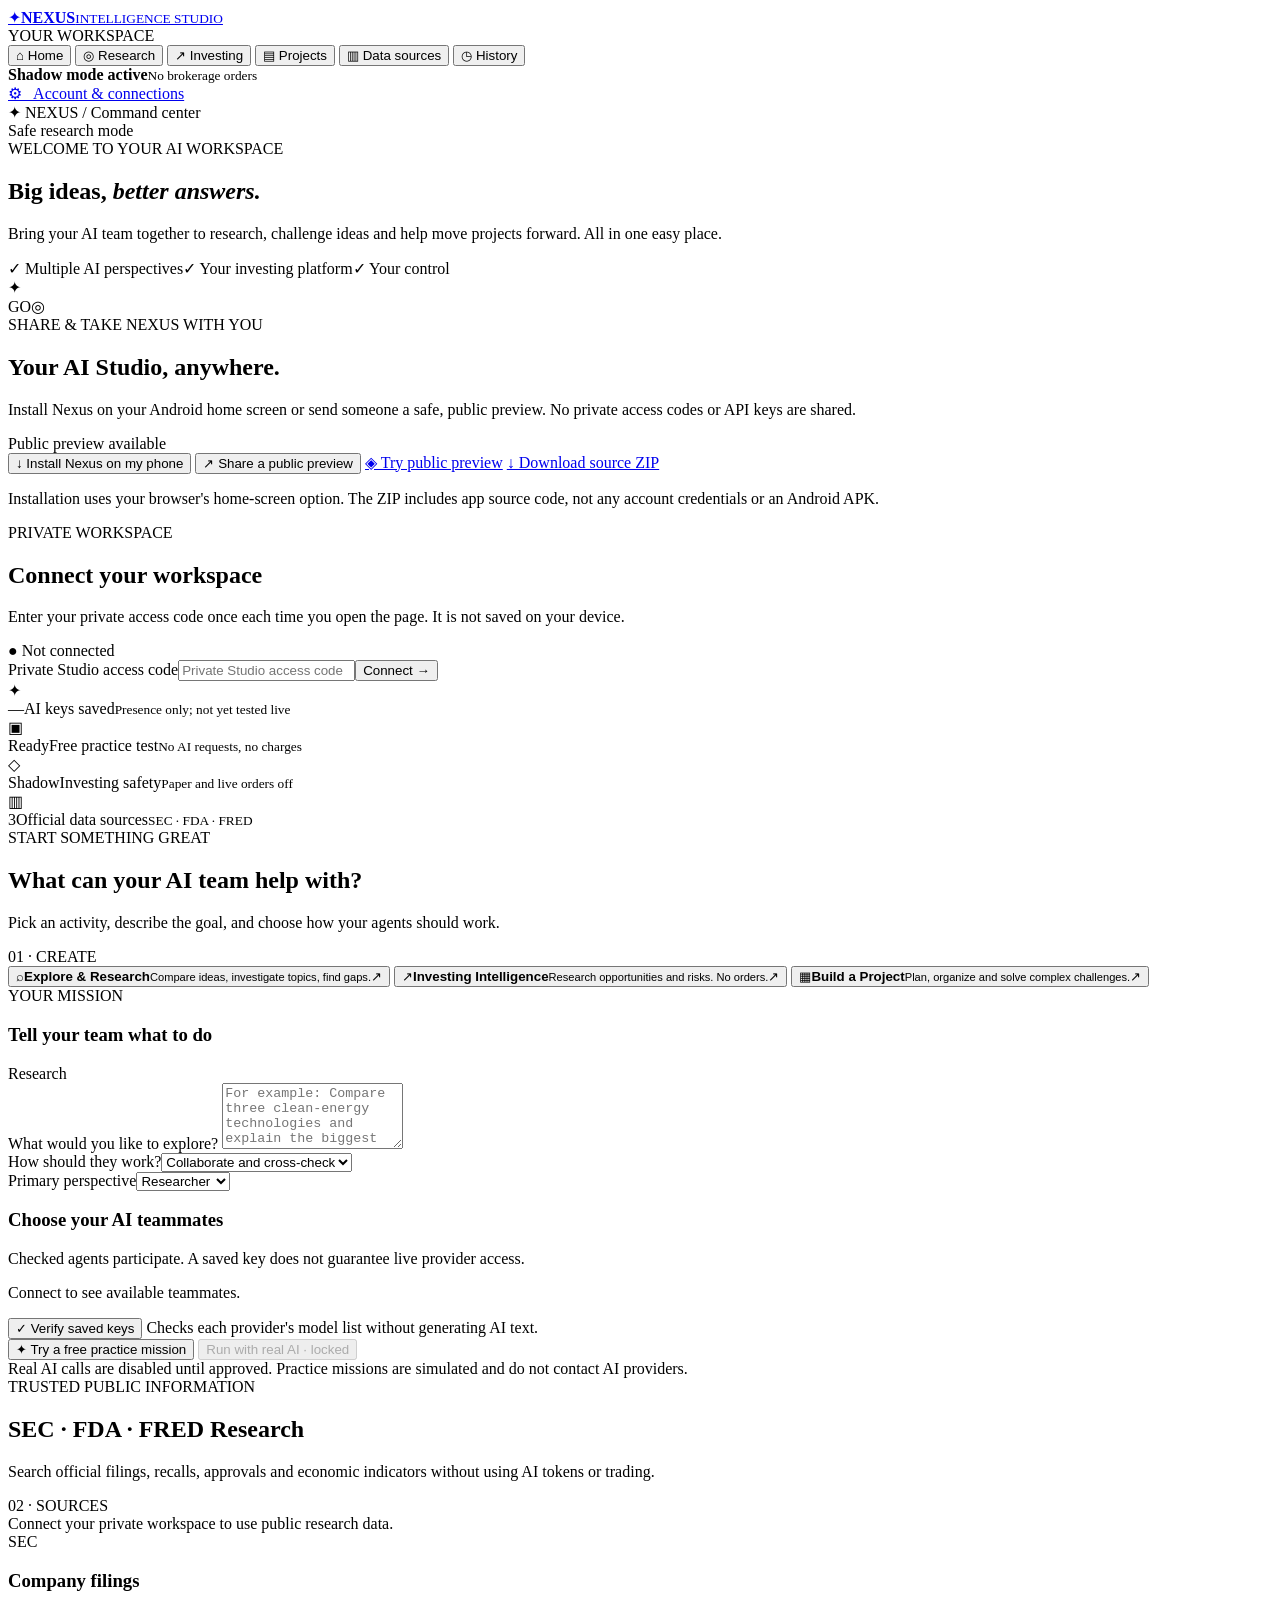
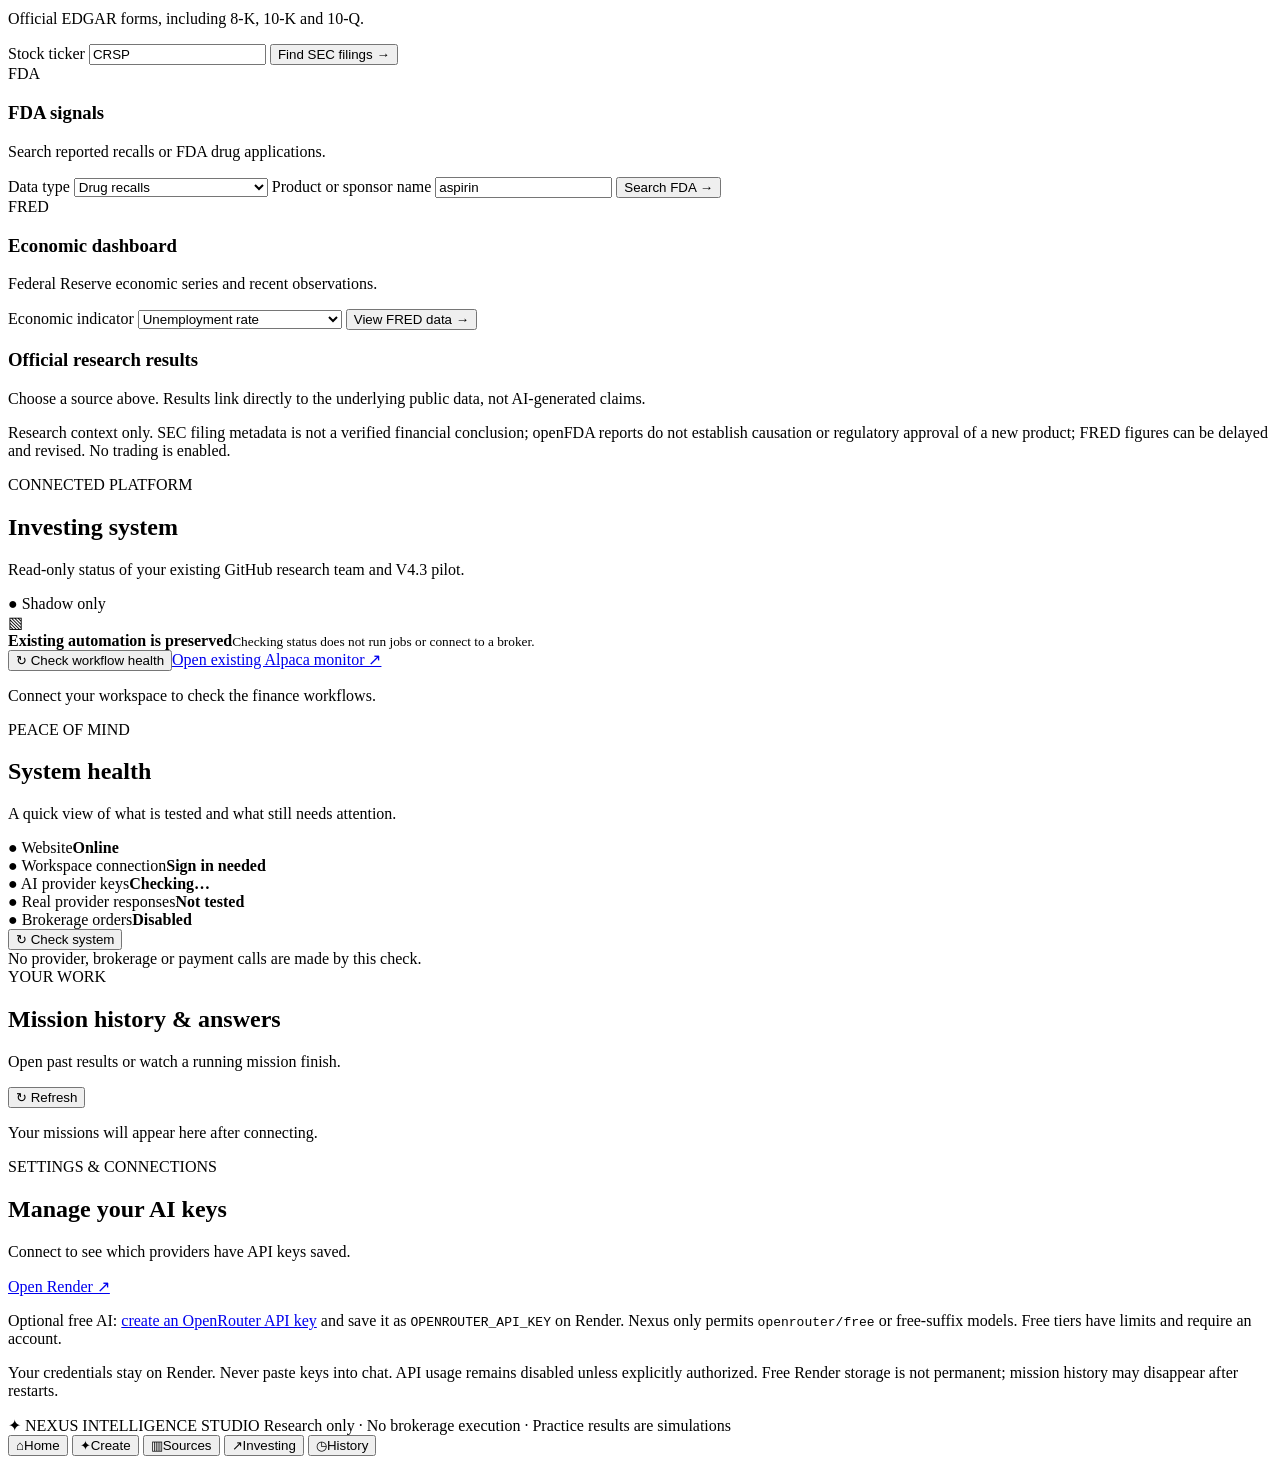
==== ai_studio/templates/index.html @ f8799608 "Use standard PNG home-screen icon for Apple and Android install: ai_studio/templates/index.html" ====
<!doctype html>
<html lang="en">
<head>
<meta charset="utf-8">
<meta name="viewport" content="width=device-width, initial-scale=1">
<meta name="theme-color" content="#0b1324">
<meta name="apple-mobile-web-app-capable" content="yes">
<meta name="apple-mobile-web-app-title" content="Nexus AI">
<link rel="icon" href="/static/nexus-icon.svg" type="image/svg+xml">
<link rel="apple-touch-icon" href="/static/nexus-icon-192.png">
<link rel="manifest" href="/static/manifest.webmanifest">
<meta name="description" content="Your private AI workspace for research, project work and read-only investment intelligence.">
<title>Nexus | Your AI workspace</title>
<link rel="stylesheet" href="/static/style.css">
<script defer src="/static/app.js"></script>
<script defer src="/static/install.js"></script>
</head>
<body>
<div class="layout">
  <aside class="sidebar" aria-label="Workspace navigation">
    <a href="#home" class="brand" aria-label="Nexus AI home"><span class="brand-icon">✦</span><span><strong>NEXUS</strong><small>INTELLIGENCE STUDIO</small></span></a>
    <div class="nav-label">YOUR WORKSPACE</div>
    <nav class="main-nav" aria-label="Sections">
      <button id="nav-command" type="button" class="nav active"><span class="nav-symbol">⌂</span> Home</button>
      <button id="nav-research" type="button" class="nav"><span class="nav-symbol">◎</span> Research</button>
      <button id="nav-investment" type="button" class="nav"><span class="nav-symbol">↗</span> Investing</button>
      <button id="nav-project" type="button" class="nav"><span class="nav-symbol">▤</span> Projects</button>
      <button id="nav-sources" type="button" class="nav"><span class="nav-symbol">▥</span> Data sources</button>
      <button id="nav-history" type="button" class="nav"><span class="nav-symbol">◷</span> History</button>
    </nav>
    <div class="sidebar-bottom">
      <div class="safety-note"><span class="dot aqua"></span><div><strong>Shadow mode active</strong><small>No brokerage orders</small></div></div>
      <a href="#settings" class="side-settings">⚙ &nbsp; Account &amp; connections</a>
    </div>
  </aside>

  <main id="home" class="content">
    <header class="topbar">
      <div class="crumb"><span class="brand-inline">✦ NEXUS</span> <span class="slash">/</span> Command center</div>
      <div class="top-status"><span class="dot aqua"></span> Safe research mode</div>
    </header>

    <section class="welcome" aria-labelledby="welcome-title">
      <div class="welcome-copy">
        <div class="eyebrow light">WELCOME TO YOUR AI WORKSPACE</div>
        <h1 id="welcome-title">Big ideas, <em>better answers.</em></h1>
        <p>Bring your AI team together to research, challenge ideas and help move projects forward. All in one easy place.</p>
        <div class="welcome-checks"><span>✓ Multiple AI perspectives</span><span>✓ Your investing platform</span><span>✓ Your control</span></div>
      </div>
      <div class="hero-orbit" aria-hidden="true"><div class="orbit o1"></div><div class="orbit o2"></div><div class="hero-core">✦</div><span class="orb a">G</span><span class="orb b">O</span><span class="orb c">◎</span></div>
    </section>

    <section id="share-panel" class="share-install card" aria-labelledby="share-title">
      <div class="section-head">
        <div><span class="eyebrow">SHARE &amp; TAKE NEXUS WITH YOU</span>
          <h2 id="share-title">Your AI Studio, anywhere.</h2>
          <p>Install Nexus on your Android home screen or send someone a safe, public preview. No private access codes or API keys are shared.</p>
        </div>
        <span class="status-pill safe">Public preview available</span>
      </div>
      <div class="share-actions">
        <button id="install-nexus" type="button" class="btn primary">↓ Install Nexus on my phone</button>
        <button id="share-nexus" type="button" class="btn secondary">↗ Share a public preview</button>
        <a href="/demo" class="btn secondary">◈ Try public preview</a>
        <a href="/download" class="btn secondary">↓ Download source ZIP</a>
      </div>
      <p id="share-status" class="share-hint" role="status" aria-live="polite">
        Installation uses your browser's home-screen option. The ZIP includes app source code, not any account credentials or an Android APK.
      </p>
    </section>

    <section id="settings" class="access card" aria-label="Workspace access">
      <div class="section-head">
        <div><div class="eyebrow">PRIVATE WORKSPACE</div><h2>Connect your workspace</h2><p id="access-caption">Enter your private access code once each time you open the page. It is not saved on your device.</p></div>
        <span id="access-state" class="status-pill neutral">● Not connected</span>
      </div>
      <div class="access-form"><label class="sr-only" for="token">Private Studio access code</label><input id="token" type="password" placeholder="Private Studio access code" autocomplete="off"><button id="connect" class="btn primary" type="button">Connect <span aria-hidden="true">→</span></button></div>
      <div id="feedback" class="feedback" role="status" aria-live="polite"></div>
    </section>

    <section class="overview-cards" aria-label="Platform status">
      <article class="mini-card"><div class="mini-icon cyan">✦</div><div><span class="metric" id="count">—</span><span class="metric-label">AI keys saved</span><small>Presence only; not yet tested live</small></div></article>
      <article class="mini-card"><div class="mini-icon violet">▣</div><div><span class="metric" id="practice-state">Ready</span><span class="metric-label">Free practice test</span><small>No AI requests, no charges</small></div></article>
      <article class="mini-card"><div class="mini-icon amber">◇</div><div><span class="metric">Shadow</span><span class="metric-label">Investing safety</span><small>Paper and live orders off</small></div></article>
      <article class="mini-card"><div class="mini-icon cyan">▥</div><div><span class="metric">3</span><span class="metric-label">Official data sources</span><small>SEC · FDA · FRED</small></div></article>
    </section>

    <section id="mission" class="workspace-section">
      <div class="heading-row"><div><div class="eyebrow">START SOMETHING GREAT</div><h2>What can your AI team help with?</h2><p>Pick an activity, describe the goal, and choose how your agents should work.</p></div><span class="small-tag">01 · CREATE</span></div>
      <div class="workflow-tiles" role="group" aria-label="Choose mission type">
        <button class="tile selected" data-workflow="research" type="button"><span class="tile-art blue">⌕</span><strong>Explore &amp; Research</strong><small>Compare ideas, investigate topics, find gaps.</small><span class="tile-arrow">↗</span></button>
        <button class="tile" data-workflow="investment" type="button"><span class="tile-art green">↗</span><strong>Investing Intelligence</strong><small>Research opportunities and risks. No orders.</small><span class="tile-arrow">↗</span></button>
        <button class="tile" data-workflow="project" type="button"><span class="tile-art purple">▦</span><strong>Build a Project</strong><small>Plan, organize and solve complex challenges.</small><span class="tile-arrow">↗</span></button>
      </div>

      <div class="composer card">
        <div class="section-head"><div><div class="eyebrow">YOUR MISSION</div><h3>Tell your team what to do</h3></div><span id="workflow-tag" class="status-pill neutral">Research</span></div>
        <label class="field-label" for="topic">What would you like to explore?</label>
        <textarea id="topic" maxlength="5000" placeholder="For example: Compare three clean-energy technologies and explain the biggest risks and opportunities…" rows="4"></textarea>
        <div class="form-pair">
          <div><label class="field-label" for="mode">How should they work?</label><select id="mode"><option value="team">Collaborate and cross-check</option><option value="independent">Give independent answers</option></select></div>
          <div><label class="field-label" for="role">Primary perspective</label><select id="role"><option>Researcher</option><option>Skeptic</option><option>Engineer</option><option>Risk Auditor</option><option>Synthesizer</option></select></div>
        </div>
        <div class="separator"></div>
        <div class="section-head compact"><div><h3>Choose your AI teammates</h3><p>Checked agents participate. A saved key does not guarantee live provider access.</p></div></div>
        <div id="providers" class="providers"><p class="placeholder">Connect to see available teammates.</p></div>
        <div class="key-test">
          <button id="verify-keys" class="btn secondary small" type="button">✓ Verify saved keys</button>
          <span>Checks each provider's model list without generating AI text.</span>
        </div>
        <div id="verify-results" class="verify-results" role="status" aria-live="polite"></div>
        <div class="mission-actions">
          <button id="practice" type="button" class="btn primary wide">✦ Try a free practice mission</button>
          <button id="launch" type="button" class="btn secondary wide" disabled>Run with real AI · locked</button>
        </div>
        <div id="usage" class="notice" role="status">Real AI calls are disabled until approved. Practice missions are simulated and do not contact AI providers.</div>
      </div>
    </section>


    <section id="data-hub" class="workspace-section source-hub">
      <div class="heading-row">
        <div><div class="eyebrow">TRUSTED PUBLIC INFORMATION</div><h2>SEC · FDA · FRED Research</h2>
          <p>Search official filings, recalls, approvals and economic indicators without using AI tokens or trading.</p></div>
        <span class="small-tag">02 · SOURCES</span>
      </div>
      <div id="source-status" class="source-status">Connect your private workspace to use public research data.</div>
      <div class="source-tools">
        <form id="sec-form" class="source-tool card">
          <div class="source-icon sec-icon">SEC</div>
          <h3>Company filings</h3><p>Official EDGAR forms, including 8-K, 10-K and 10-Q.</p>
          <label class="field-label" for="sec-ticker">Stock ticker</label>
          <input id="sec-ticker" maxlength="8" value="CRSP" placeholder="e.g. CRSP" required>
          <button class="btn primary" type="submit">Find SEC filings →</button>
        </form>
        <form id="fda-form" class="source-tool card">
          <div class="source-icon fda-icon">FDA</div>
          <h3>FDA signals</h3><p>Search reported recalls or FDA drug applications.</p>
          <label class="field-label" for="fda-dataset">Data type</label>
          <select id="fda-dataset">
            <option value="drug_recalls">Drug recalls</option>
            <option value="device_recalls">Device recalls</option>
            <option value="drug_approvals">Drug applications / approvals</option>
          </select>
          <label class="field-label" for="fda-query">Product or sponsor name</label>
          <input id="fda-query" maxlength="60" value="aspirin" placeholder="e.g. aspirin" required>
          <button class="btn primary" type="submit">Search FDA →</button>
        </form>
        <form id="fred-form" class="source-tool card">
          <div class="source-icon fred-icon">FRED</div>
          <h3>Economic dashboard</h3><p>Federal Reserve economic series and recent observations.</p>
          <label class="field-label" for="fred-series">Economic indicator</label>
          <select id="fred-series">
            <option value="UNRATE">Unemployment rate</option>
            <option value="CPIAUCSL">Inflation (CPI)</option>
            <option value="FEDFUNDS">Federal funds rate</option>
            <option value="DGS10">10-year Treasury yield</option>
            <option value="GDP">US GDP</option>
            <option value="PAYEMS">Nonfarm payrolls</option>
            <option value="PCEPI">Personal consumption inflation</option>
            <option value="INDPRO">Industrial production</option>
          </select>
          <button class="btn primary" type="submit">View FRED data →</button>
        </form>
      </div>
      <div class="source-results card" id="source-results" role="status" aria-live="polite">
        <h3>Official research results</h3>
        <p class="placeholder">Choose a source above. Results link directly to the underlying public data, not AI-generated claims.</p>
      </div>
      <p class="source-disclaimer">Research context only. SEC filing metadata is not a verified financial conclusion;
      openFDA reports do not establish causation or regulatory approval of a new product;
      FRED figures can be delayed and revised. No trading is enabled.</p>
    </section>

    <div class="lower-grid">
      <section id="finance-workflows" class="card finance-panel">
        <div class="section-head"><div><div class="eyebrow">CONNECTED PLATFORM</div><h2>Investing system</h2><p>Read-only status of your existing GitHub research team and V4.3 pilot.</p></div><span class="status-pill safe">● Shadow only</span></div>
        <div class="finance-summary"><span class="finance-icon">▧</span><div><strong>Existing automation is preserved</strong><small>Checking status does not run jobs or connect to a broker.</small></div></div>
        <button id="check-finance" type="button" class="btn secondary">↻ Check workflow health</button><a class="btn secondary" href="https://alpaca-paper-monitor-zgv9.onrender.com" target="_blank" rel="noopener noreferrer">Open existing Alpaca monitor ↗</a>
        <div id="finance-status" class="finance-status"><p class="placeholder">Connect your workspace to check the finance workflows.</p></div>
      </section>

      <section id="diagnostics" class="card diagnostics">
        <div class="section-head"><div><div class="eyebrow">PEACE OF MIND</div><h2>System health</h2><p>A quick view of what is tested and what still needs attention.</p></div></div>
        <div class="health-list" id="health-list">
          <div><span>● Website</span><strong>Online</strong></div>
          <div><span>● Workspace connection</span><strong id="health-auth">Sign in needed</strong></div>
          <div><span>● AI provider keys</span><strong id="health-keys">Checking…</strong></div>
          <div><span>● Real provider responses</span><strong id="health-live">Not tested</strong></div>
          <div><span>● Brokerage orders</span><strong>Disabled</strong></div>
        </div>
        <button id="run-health" type="button" class="btn secondary">↻ Check system</button>
        <div id="health-note" class="muted-note">No provider, brokerage or payment calls are made by this check.</div>
      </section>
    </div>

    <section id="history-panel" class="card archive">
      <div class="section-head"><div><div class="eyebrow">YOUR WORK</div><h2>Mission history &amp; answers</h2><p>Open past results or watch a running mission finish.</p></div><button class="btn secondary small" id="reload" type="button">↻ Refresh</button></div>
      <div id="history" class="history-list"><p class="placeholder">Your missions will appear here after connecting.</p></div>
      <div id="output" aria-live="polite"></div>
    </section>

    <section class="settings-tip card" aria-label="Provider setup">
      <div class="section-head"><div><div class="eyebrow">SETTINGS &amp; CONNECTIONS</div><h2>Manage your AI keys</h2><p id="provider-guidance">Connect to see which providers have API keys saved.</p></div><a class="btn secondary small" href="https://dashboard.render.com/web/srv-dbaedtbncjis73d8hm60" target="_blank" rel="noopener noreferrer">Open Render ↗</a></div>
      <div id="missing-keys" class="missing-keys"></div>
      <p class="muted-note">Optional free AI: <a href="https://openrouter.ai/settings/keys" target="_blank" rel="noopener noreferrer">create an OpenRouter API key</a> and save it as <code>OPENROUTER_API_KEY</code> on Render. Nexus only permits <code>openrouter/free</code> or free-suffix models. Free tiers have limits and require an account.</p>
      <p class="muted-note">Your credentials stay on Render. Never paste keys into chat. API usage remains disabled unless explicitly authorized. Free Render storage is not permanent; mission history may disappear after restarts.</p>
    </section>

    <footer class="footer">✦ NEXUS INTELLIGENCE STUDIO <span>Research only · No brokerage execution · Practice results are simulations</span></footer>
  </main>
</div>
<nav class="mobile-bar" aria-label="Mobile navigation">
  <button type="button" data-jump="home" class="mob-active"><span>⌂</span>Home</button>
  <button type="button" data-jump="mission"><span>✦</span>Create</button>
  <button type="button" data-jump="data-hub"><span>▥</span>Sources</button>
  <button type="button" data-jump="finance-workflows"><span>↗</span>Investing</button>
  <button type="button" data-jump="history-panel"><span>◷</span>History</button>
</nav>
</body>
</html>
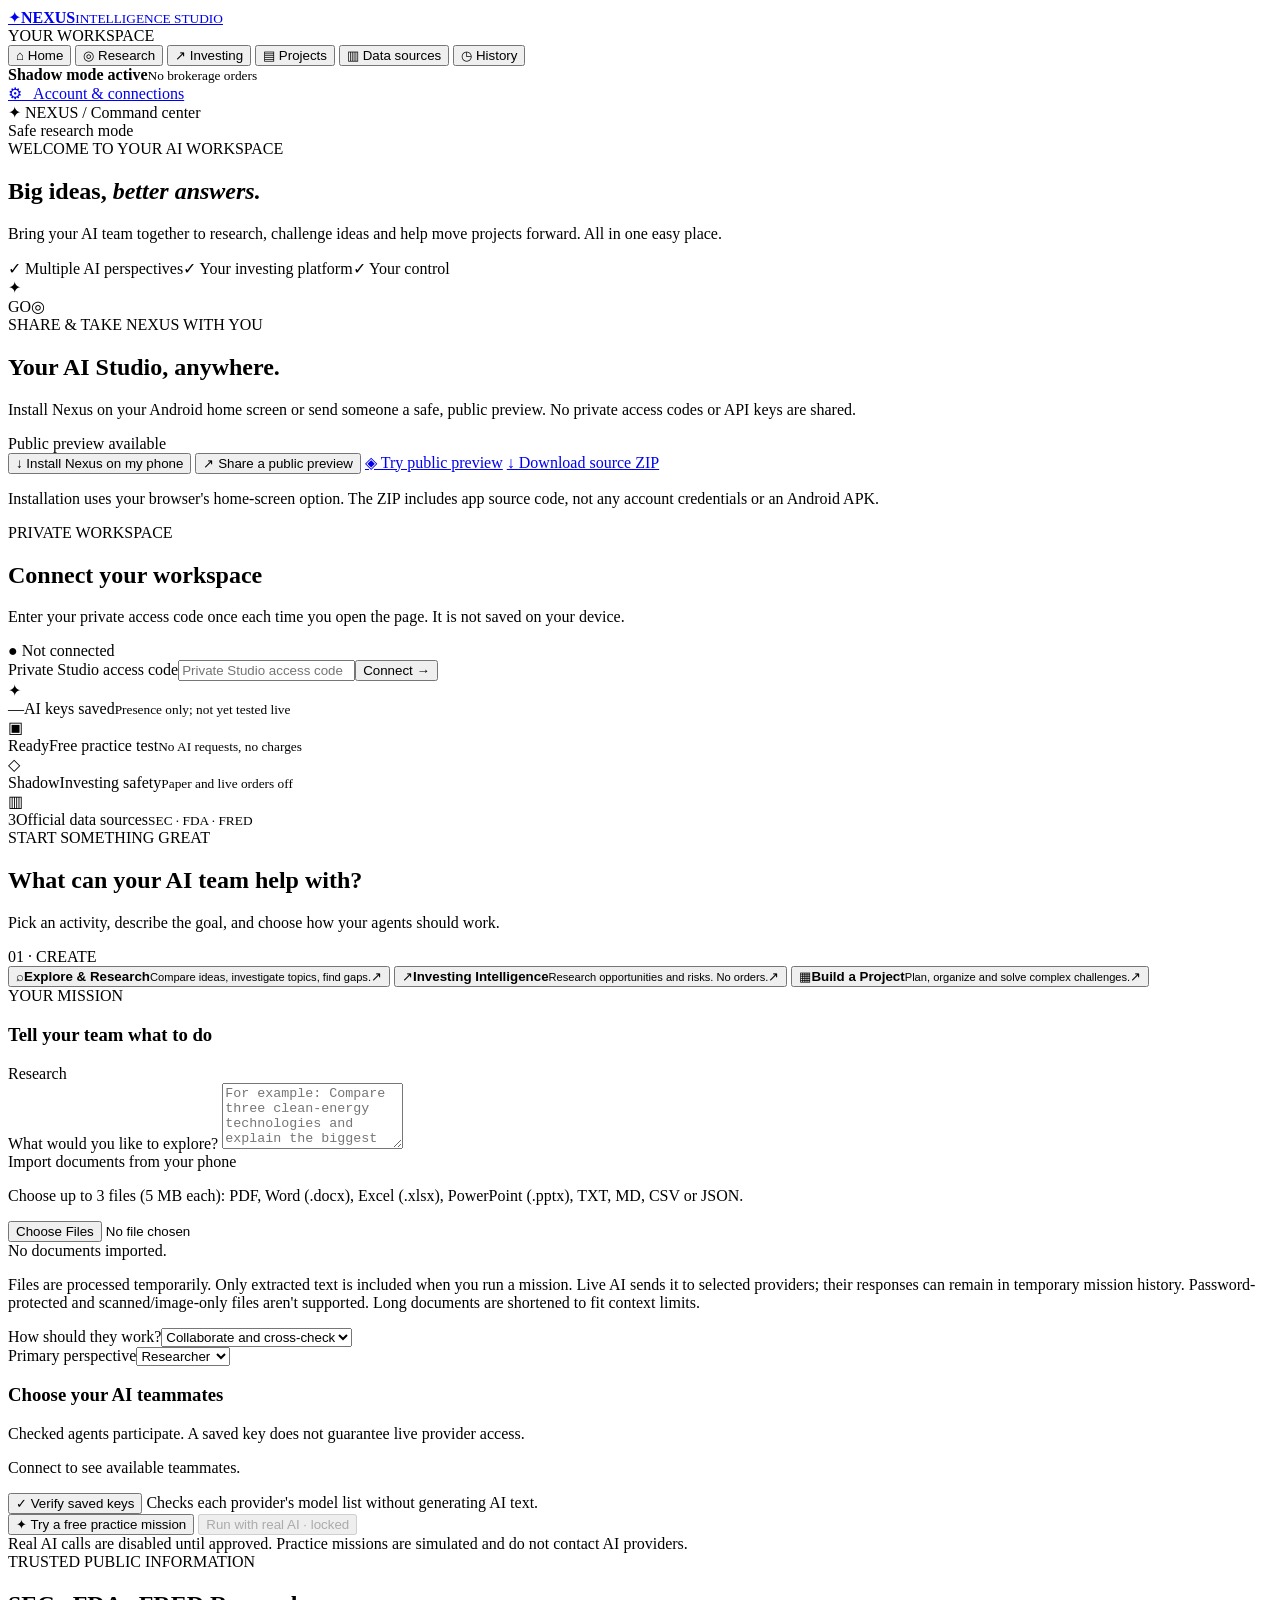
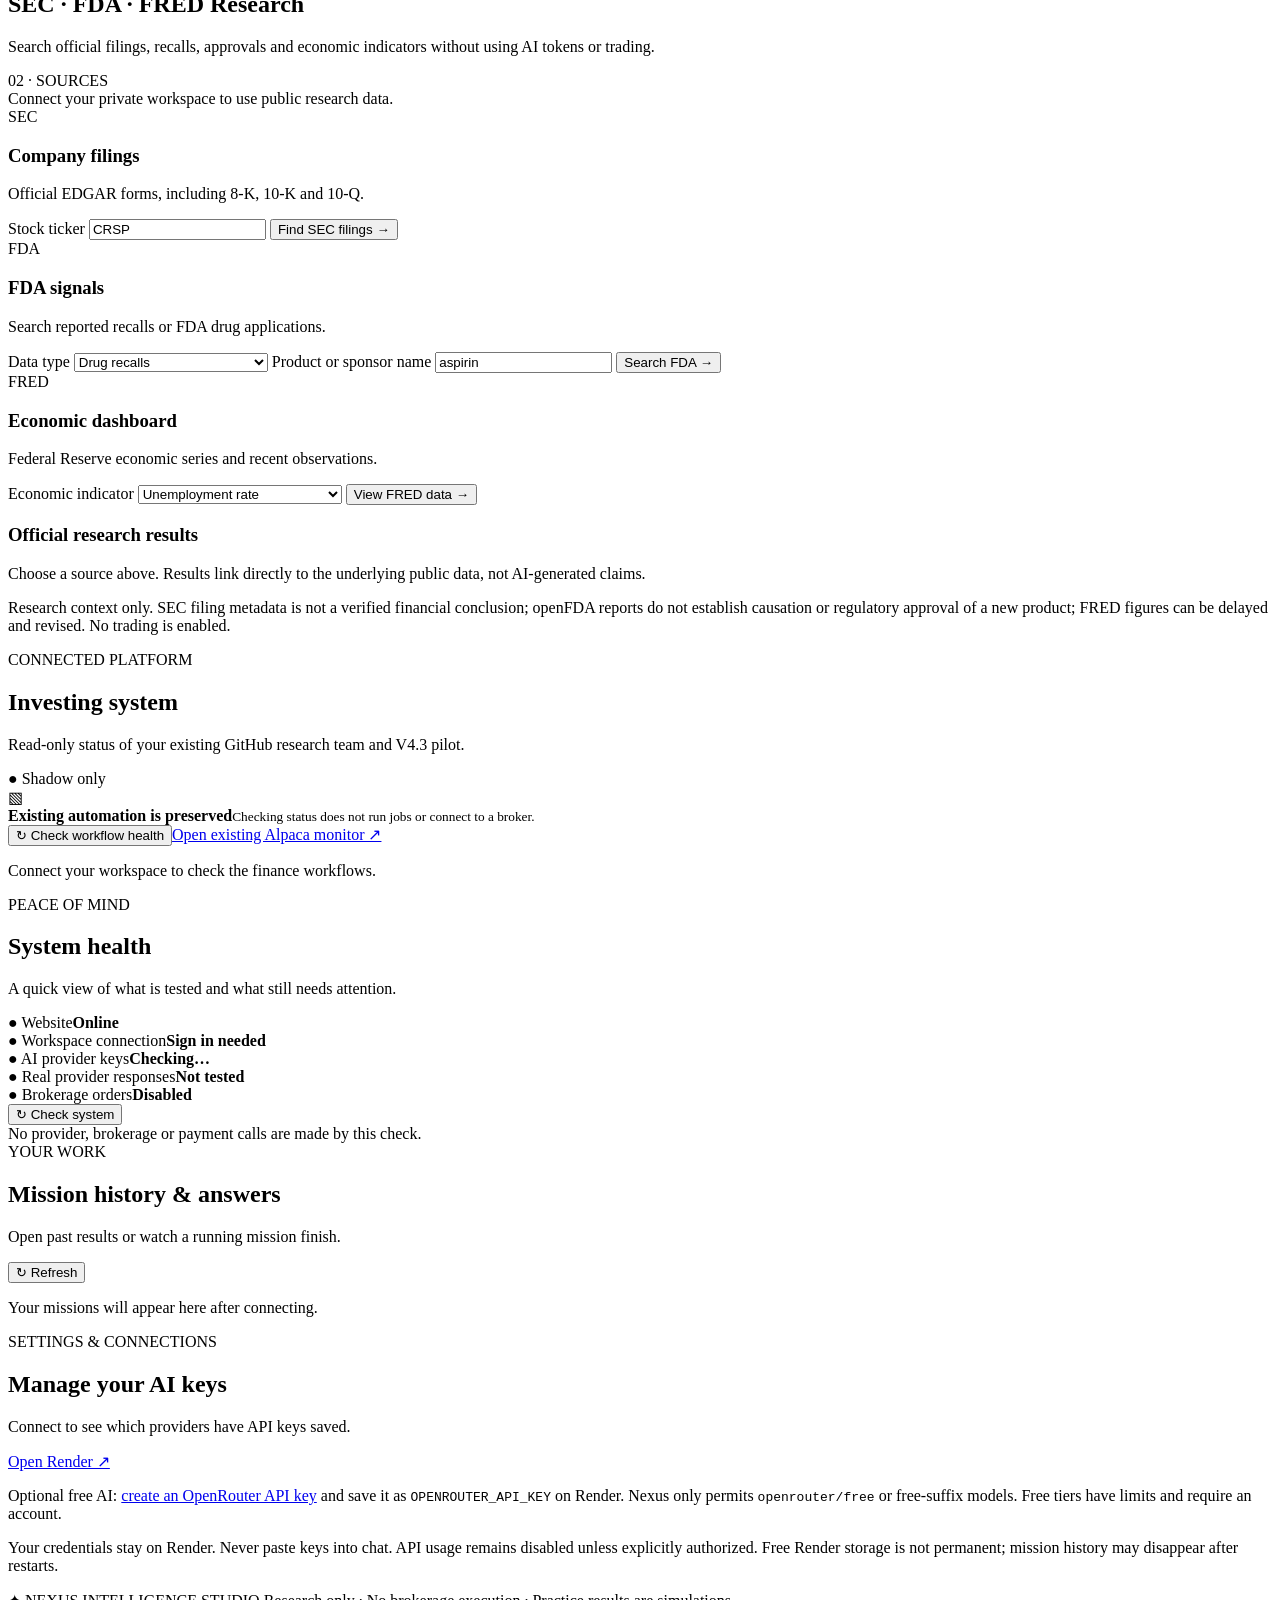
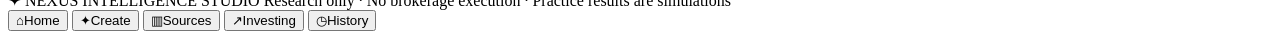
==== commit d0d703bf: "Add mobile file picker and import status to Nexus mission composer" ====
--- a/ai_studio/templates/index.html
+++ b/ai_studio/templates/index.html
@@ -97,6 +97,14 @@
         <div class="section-head"><div><div class="eyebrow">YOUR MISSION</div><h3>Tell your team what to do</h3></div><span id="workflow-tag" class="status-pill neutral">Research</span></div>
         <label class="field-label" for="topic">What would you like to explore?</label>
         <textarea id="topic" maxlength="5000" placeholder="For example: Compare three clean-energy technologies and explain the biggest risks and opportunities…" rows="4"></textarea>
+        <div class="file-import">
+          <label class="field-label" for="file-input">Import documents from your phone</label>
+          <p class="file-help">Choose up to 3 files (5 MB each): PDF, Word (.docx), Excel (.xlsx), PowerPoint (.pptx), TXT, MD, CSV or JSON.</p>
+          <input id="file-input" type="file" multiple accept=".pdf,.docx,.xlsx,.pptx,.txt,.md,.csv,.json" aria-describedby="file-privacy file-status">
+          <div id="file-status" class="file-help" role="status" aria-live="polite">No documents imported.</div>
+          <div id="file-list" class="file-list" aria-label="Imported documents"></div>
+          <p id="file-privacy" class="file-help">Files are processed temporarily. Only extracted text is included when you run a mission. Live AI sends it to selected providers; their responses can remain in temporary mission history. Password-protected and scanned/image-only files aren't supported. Long documents are shortened to fit context limits.</p>
+        </div>
         <div class="form-pair">
           <div><label class="field-label" for="mode">How should they work?</label><select id="mode"><option value="team">Collaborate and cross-check</option><option value="independent">Give independent answers</option></select></div>
           <div><label class="field-label" for="role">Primary perspective</label><select id="role"><option>Researcher</option><option>Skeptic</option><option>Engineer</option><option>Risk Auditor</option><option>Synthesizer</option></select></div>
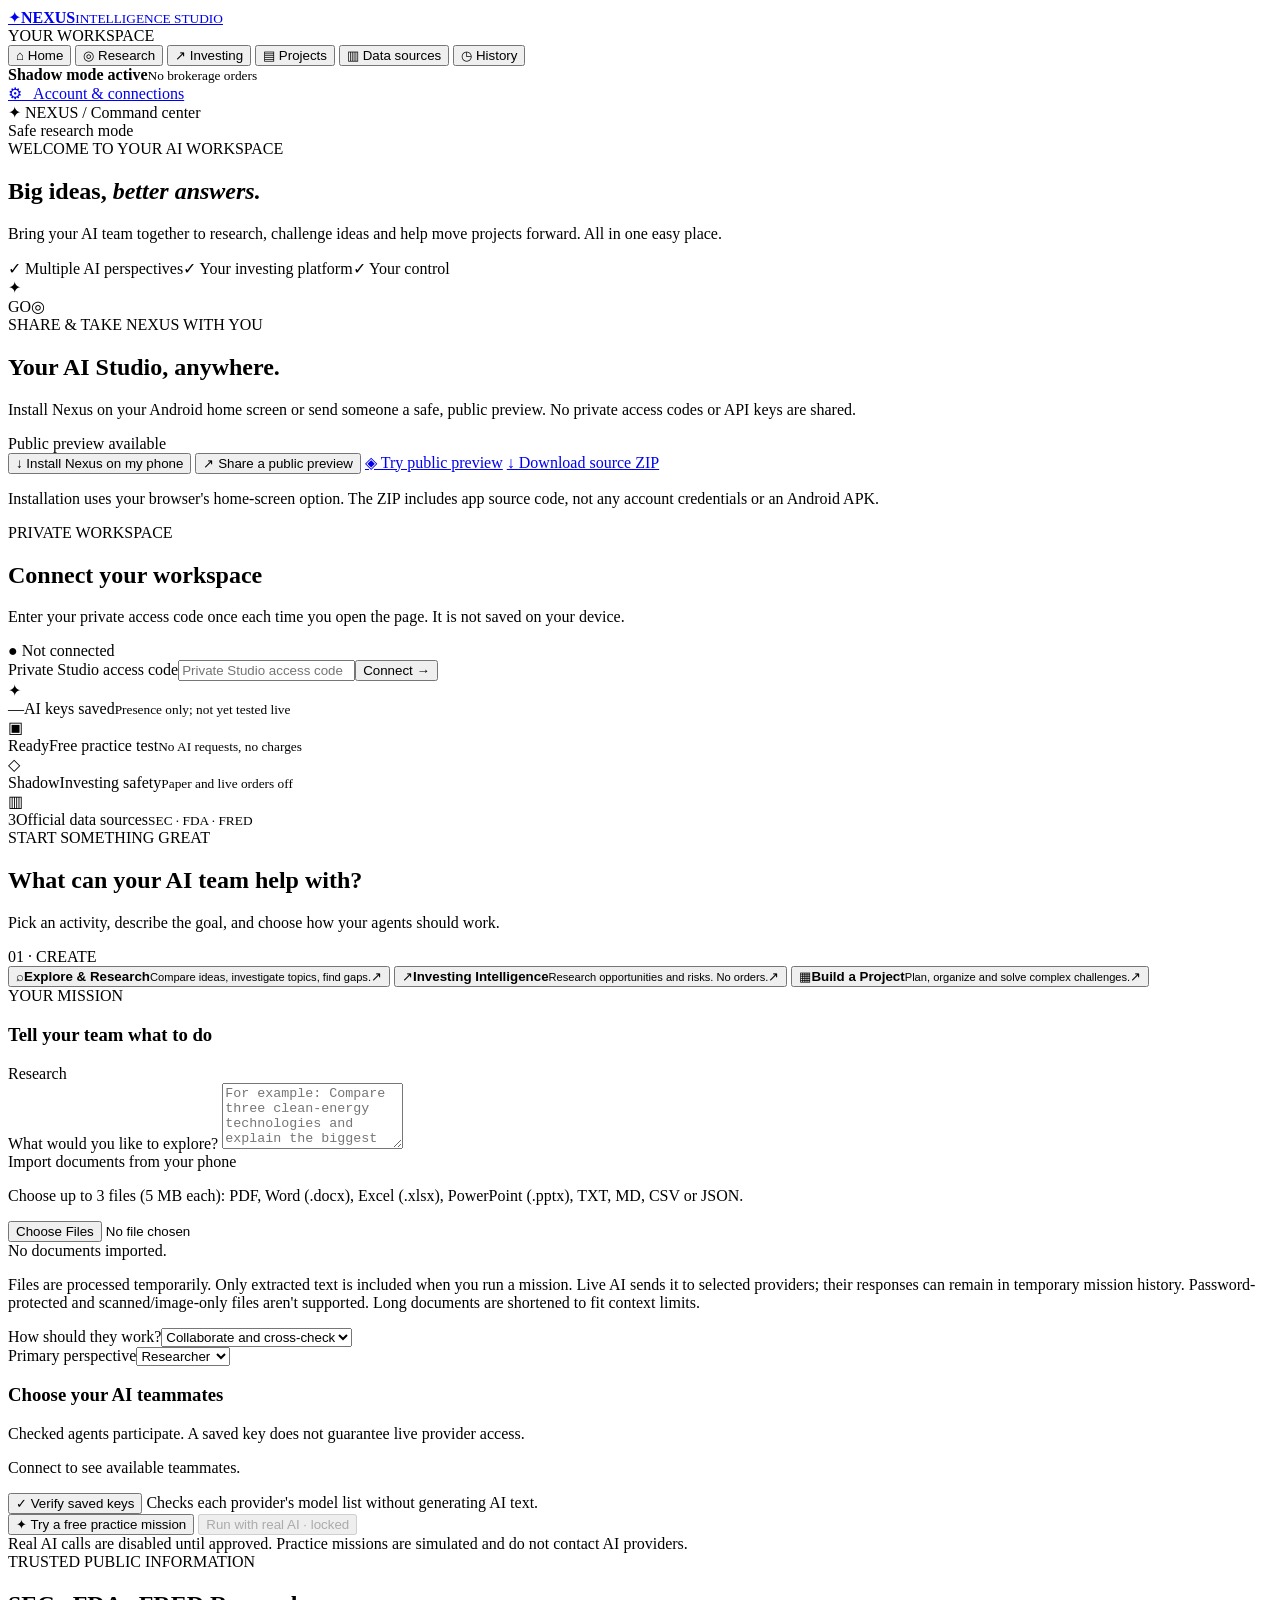
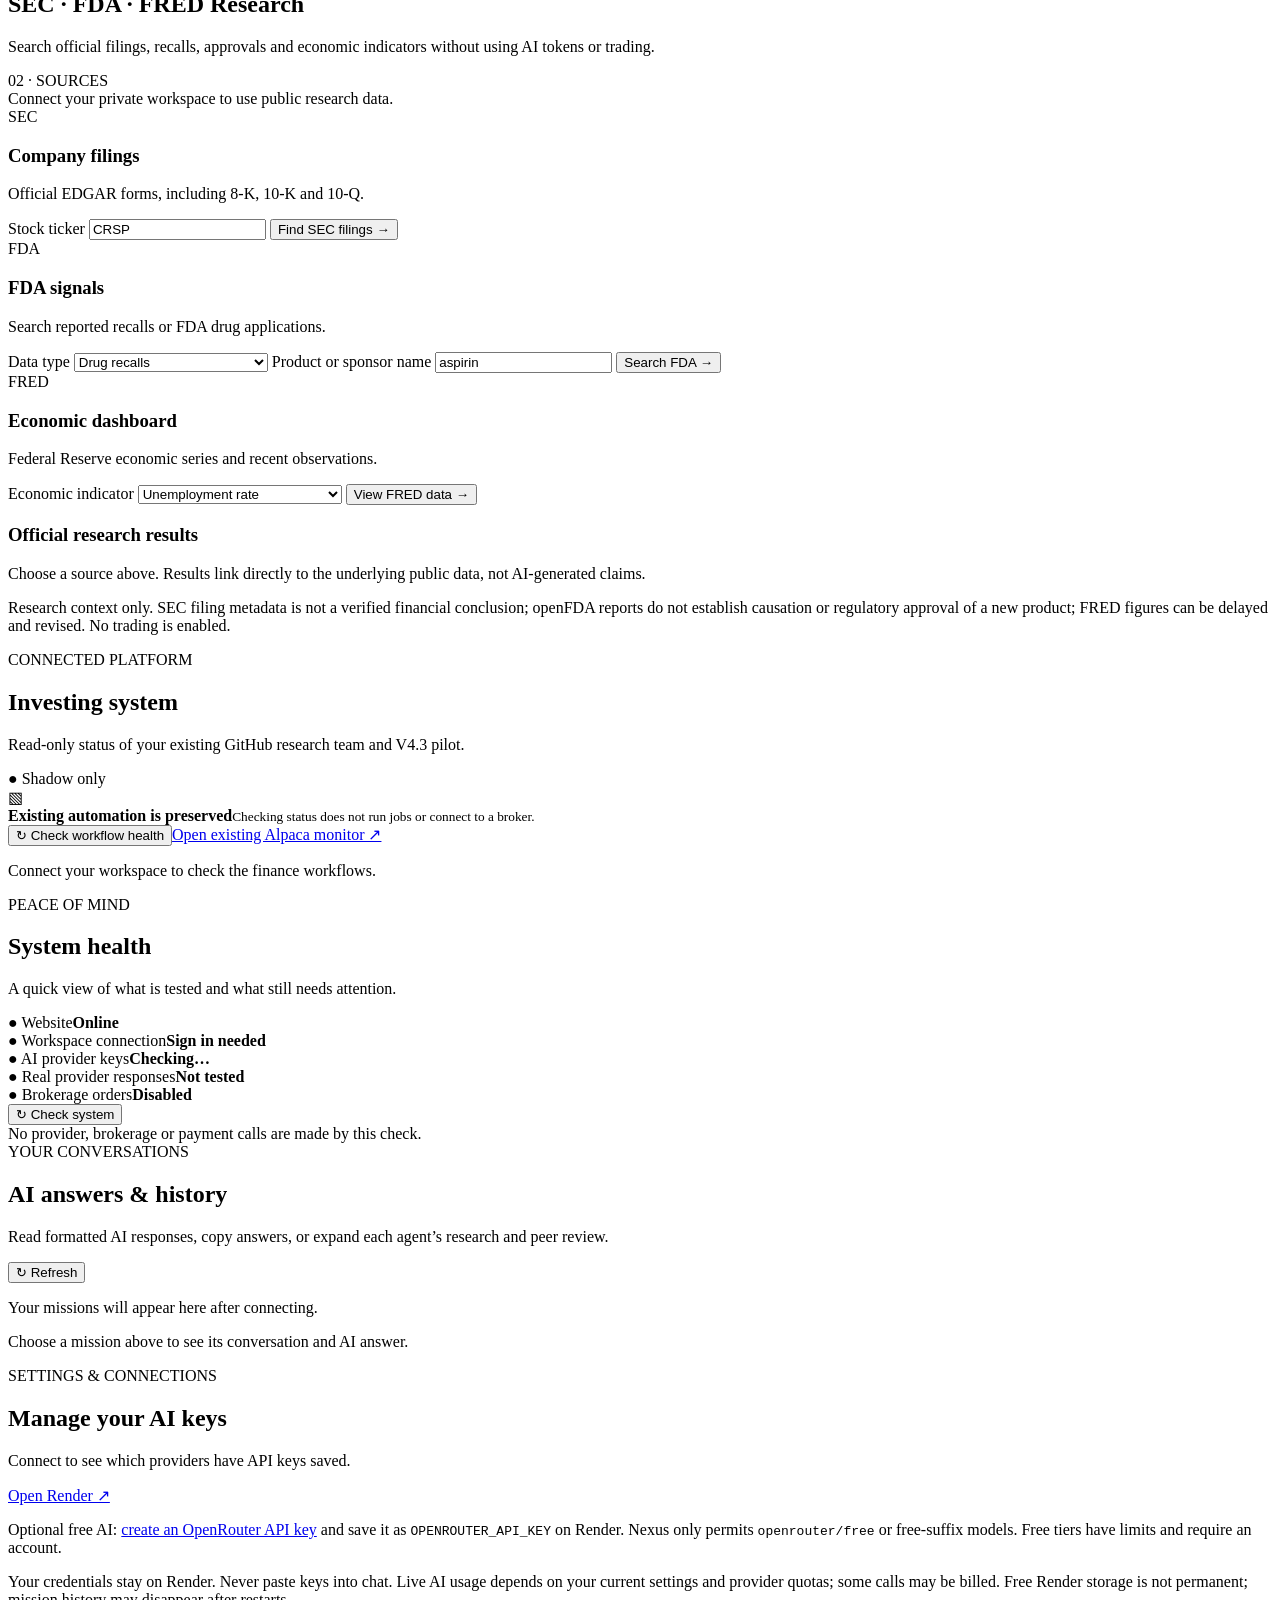
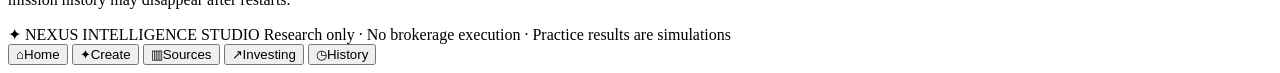
==== commit 7f284b3c: "Load safe answer formatter and label conversations in Nexus UI" ====
--- a/ai_studio/templates/index.html
+++ b/ai_studio/templates/index.html
@@ -12,6 +12,7 @@
 <meta name="description" content="Your private AI workspace for research, project work and read-only investment intelligence.">
 <title>Nexus | Your AI workspace</title>
 <link rel="stylesheet" href="/static/style.css">
+<script defer src="/static/answer-renderer.js"></script>
 <script defer src="/static/app.js"></script>
 <script defer src="/static/install.js"></script>
 </head>
@@ -203,16 +204,16 @@
     </div>
 
     <section id="history-panel" class="card archive">
-      <div class="section-head"><div><div class="eyebrow">YOUR WORK</div><h2>Mission history &amp; answers</h2><p>Open past results or watch a running mission finish.</p></div><button class="btn secondary small" id="reload" type="button">↻ Refresh</button></div>
+      <div class="section-head"><div><div class="eyebrow">YOUR CONVERSATIONS</div><h2>AI answers &amp; history</h2><p>Read formatted AI responses, copy answers, or expand each agent’s research and peer review.</p></div><button class="btn secondary small" id="reload" type="button">↻ Refresh</button></div>
       <div id="history" class="history-list"><p class="placeholder">Your missions will appear here after connecting.</p></div>
-      <div id="output" aria-live="polite"></div>
+      <div id="output" aria-label="AI conversation results"><p class="placeholder">Choose a mission above to see its conversation and AI answer.</p></div>
     </section>
 
     <section class="settings-tip card" aria-label="Provider setup">
       <div class="section-head"><div><div class="eyebrow">SETTINGS &amp; CONNECTIONS</div><h2>Manage your AI keys</h2><p id="provider-guidance">Connect to see which providers have API keys saved.</p></div><a class="btn secondary small" href="https://dashboard.render.com/web/srv-dbaedtbncjis73d8hm60" target="_blank" rel="noopener noreferrer">Open Render ↗</a></div>
       <div id="missing-keys" class="missing-keys"></div>
       <p class="muted-note">Optional free AI: <a href="https://openrouter.ai/settings/keys" target="_blank" rel="noopener noreferrer">create an OpenRouter API key</a> and save it as <code>OPENROUTER_API_KEY</code> on Render. Nexus only permits <code>openrouter/free</code> or free-suffix models. Free tiers have limits and require an account.</p>
-      <p class="muted-note">Your credentials stay on Render. Never paste keys into chat. API usage remains disabled unless explicitly authorized. Free Render storage is not permanent; mission history may disappear after restarts.</p>
+      <p class="muted-note">Your credentials stay on Render. Never paste keys into chat. Live AI usage depends on your current settings and provider quotas; some calls may be billed. Free Render storage is not permanent; mission history may disappear after restarts.</p>
     </section>
 
     <footer class="footer">✦ NEXUS INTELLIGENCE STUDIO <span>Research only · No brokerage execution · Practice results are simulations</span></footer>
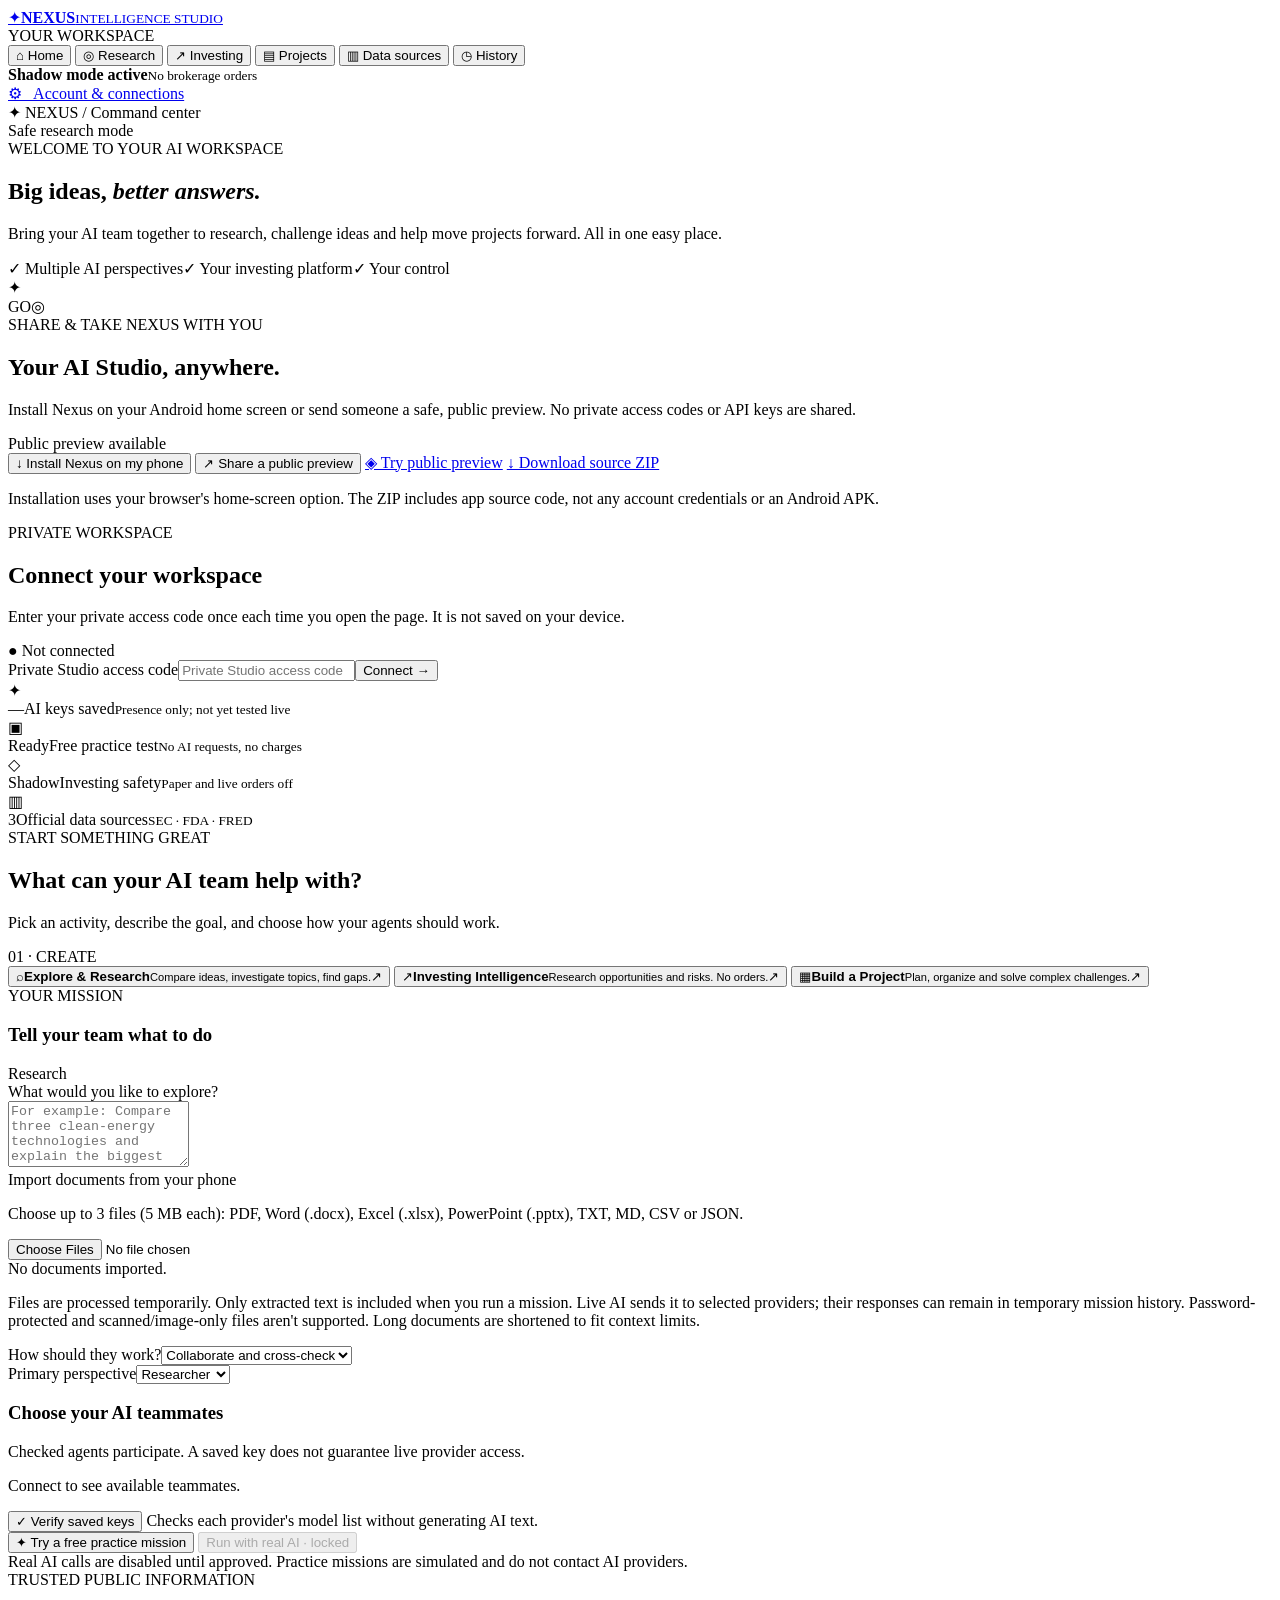
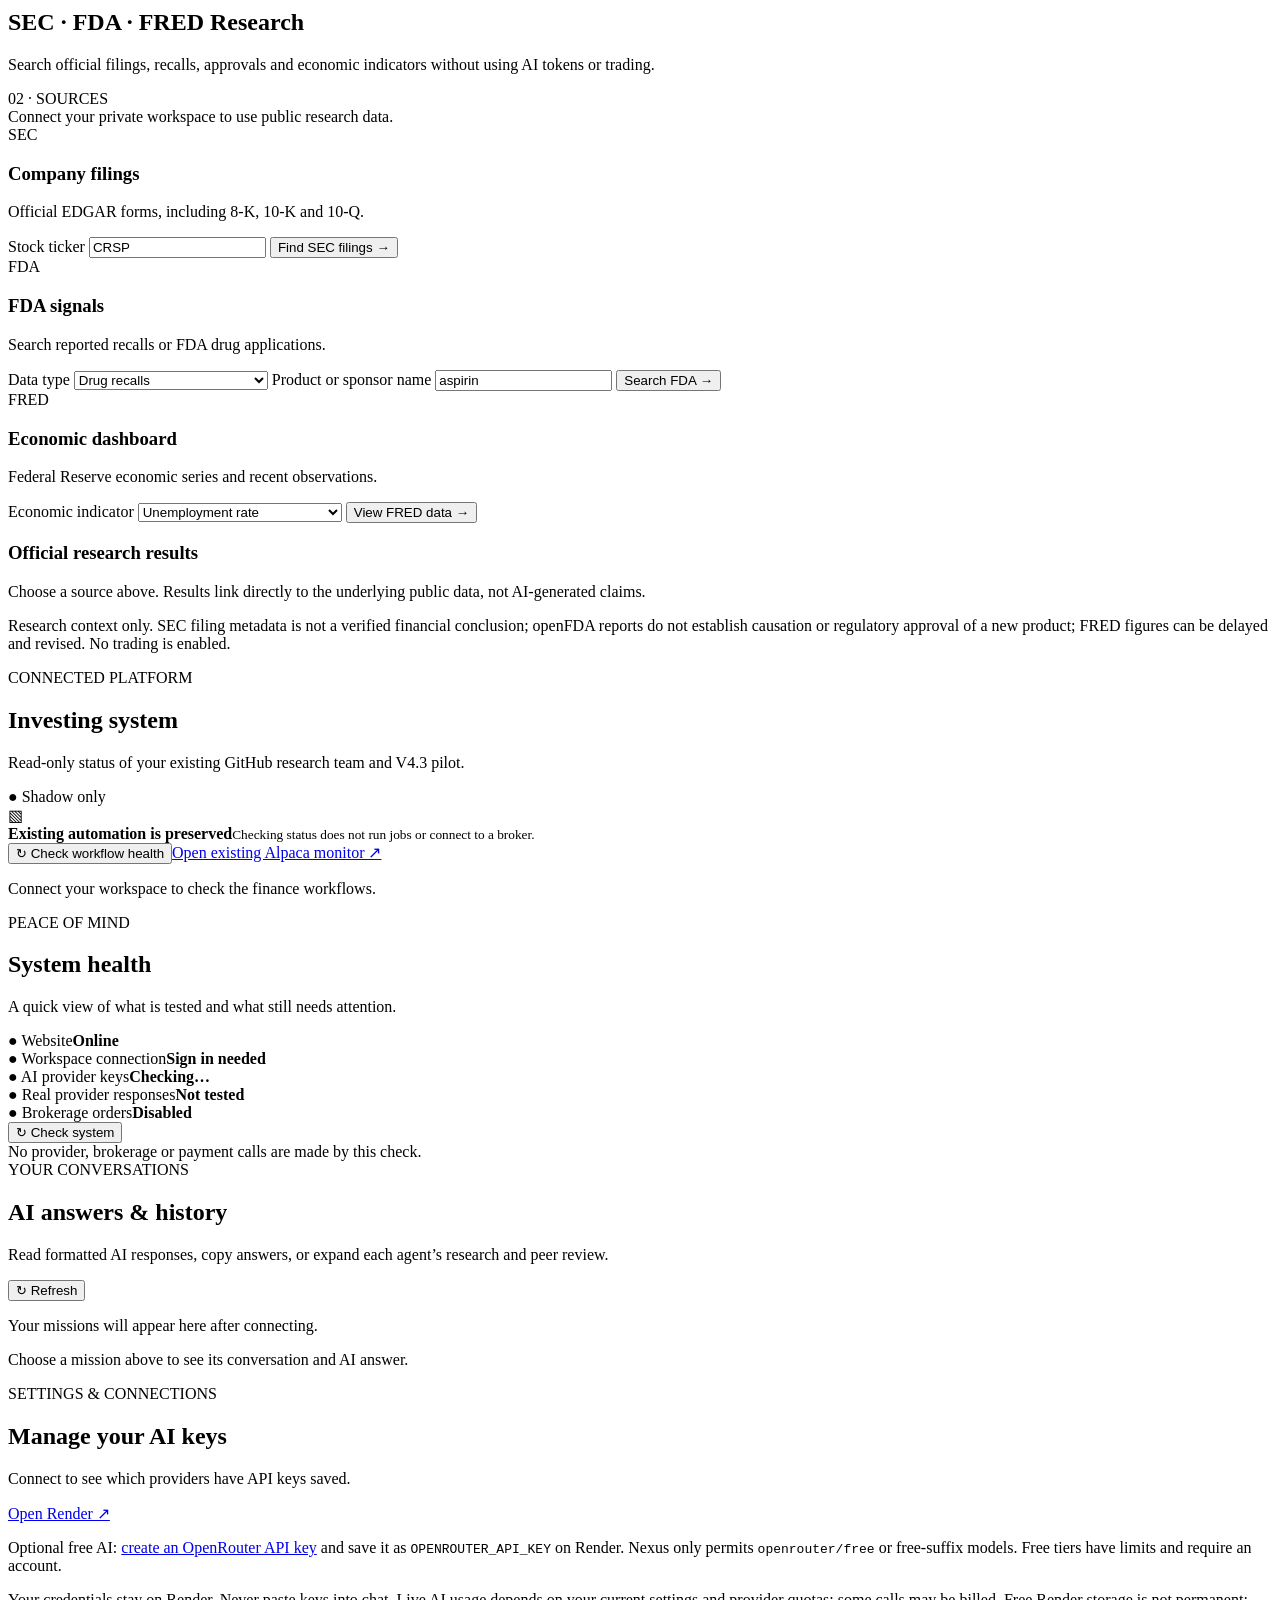
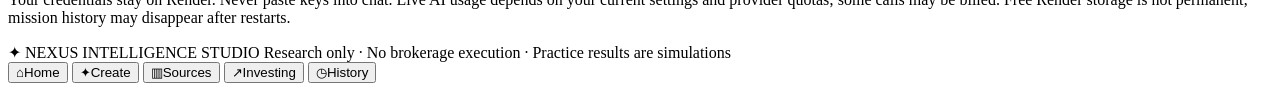
==== commit 67cf5b49: "Connect Nexus conversation shell UI assets and composer controls" ====
--- a/ai_studio/templates/index.html
+++ b/ai_studio/templates/index.html
@@ -12,8 +12,10 @@
 <meta name="description" content="Your private AI workspace for research, project work and read-only investment intelligence.">
 <title>Nexus | Your AI workspace</title>
 <link rel="stylesheet" href="/static/style.css">
+<link rel="stylesheet" href="/static/chat-shell.css">
 <script defer src="/static/answer-renderer.js"></script>
 <script defer src="/static/app.js"></script>
+<script defer src="/static/chat-shell.js"></script>
 <script defer src="/static/install.js"></script>
 </head>
 <body>
@@ -97,6 +99,7 @@
       <div class="composer card">
         <div class="section-head"><div><div class="eyebrow">YOUR MISSION</div><h3>Tell your team what to do</h3></div><span id="workflow-tag" class="status-pill neutral">Research</span></div>
         <label class="field-label" for="topic">What would you like to explore?</label>
+        <div id="nexus-attached-preview" class="nexus-attached-preview"></div>
         <textarea id="topic" maxlength="5000" placeholder="For example: Compare three clean-energy technologies and explain the biggest risks and opportunities…" rows="4"></textarea>
         <div class="file-import">
           <label class="field-label" for="file-input">Import documents from your phone</label>
